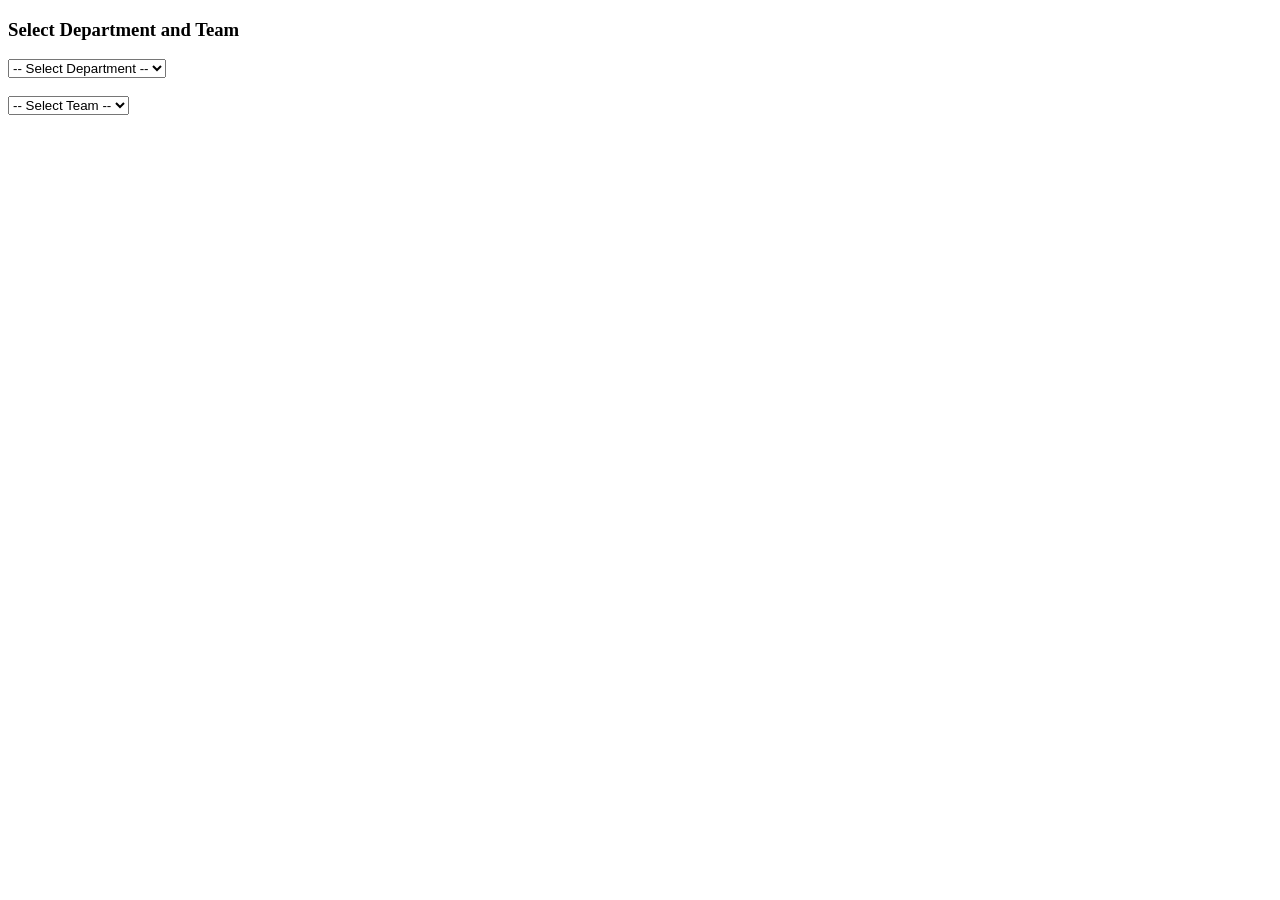
==== doc.html @ 8bb87160 "Initial commit" ====
<!DOCTYPE html>
<html>
<head>
    <title>Dependent Dropdown</title>
</head>
<body>

<h3>Select Department and Team</h3>


<select id="department" onchange="updateTeams()">
    <option value="">-- Select Department --</option>
    <option value="News">News</option>
    <option value="Engineering">Engineering</option>
    <option value="IT">IT</option>
</select>

<br><br>

<select id="team">
    <option value="">-- Select Team --</option>
</select>

<script>
function updateTeams() {
    const department = document.getElementById("department").value;
    const teamDropdown = document.getElementById("team");

    // Clear existing options
    teamDropdown.innerHTML = '<option value="">-- Select Team --</option>';

    let teams = [];

    if (department === "News") {
        teams = ["Team A", "Team B", "Team C"];
    } else if (department === "Engineering") {
        teams = ["Camera", "Audio", "Transmission"];
    } else if (department === "IT") {
        teams = ["Help Desk", "Programming", "Network"];
    }

    teams.forEach(function(team) {
        let option = document.createElement("option");
        option.value = team;
        option.text = team;
        teamDropdown.appendChild(option);
    });
}
</script>

</body>
</html>
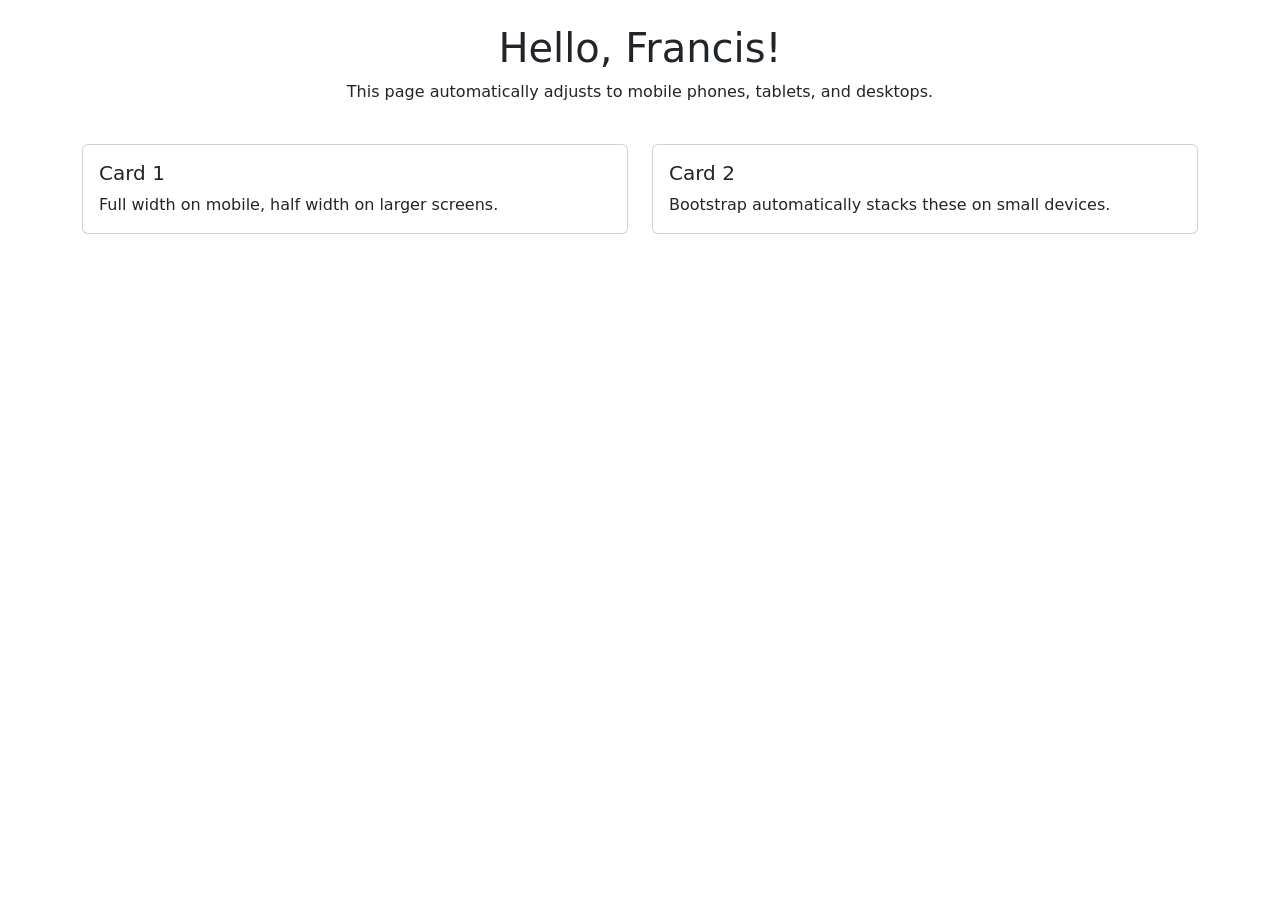
==== commit dfb31aa8: "Initial commit" ====
--- a/doc.html
+++ b/doc.html
@@ -1,52 +1,52 @@
 <!DOCTYPE html>
-<html>
+<html lang="en">
 <head>
-    <title>Dependent Dropdown</title>
+    <meta charset="UTF-8">
+    <meta name="viewport" content="width=device-width, initial-scale=1.0">
+    <title>Responsive Bootstrap Page</title>
+
+    <!-- Bootstrap CSS -->
+    <link href="https://cdn.jsdelivr.net/npm/bootstrap@5.3.3/dist/css/bootstrap.min.css" rel="stylesheet">
 </head>
 <body>
 
-<h3>Select Department and Team</h3>
+    <div class="container py-4">
+        <div class="row">
+            <div class="col-12">
+                <h1 class="text-center">Hello, Francis!</h1>
+                <p class="text-center">
+                    This page automatically adjusts to mobile phones, tablets, and desktops.
+                </p>
+            </div>
+        </div>
 
+        <div class="row mt-4">
+            <div class="col-md-6 mb-3">
+                <div class="card">
+                    <div class="card-body">
+                        <h5 class="card-title">Card 1</h5>
+                        <p class="card-text">
+                            Full width on mobile, half width on larger screens.
+                        </p>
+                    </div>
+                </div>
+            </div>
 
-<select id="department" onchange="updateTeams()">
-    <option value="">-- Select Department --</option>
-    <option value="News">News</option>
-    <option value="Engineering">Engineering</option>
-    <option value="IT">IT</option>
-</select>
+            <div class="col-md-6 mb-3">
+                <div class="card">
+                    <div class="card-body">
+                        <h5 class="card-title">Card 2</h5>
+                        <p class="card-text">
+                            Bootstrap automatically stacks these on small devices.
+                        </p>
+                    </div>
+                </div>
+            </div>
+        </div>
+    </div>
 
-<br><br>
-
-<select id="team">
-    <option value="">-- Select Team --</option>
-</select>
-
-<script>
-function updateTeams() {
-    const department = document.getElementById("department").value;
-    const teamDropdown = document.getElementById("team");
-
-    // Clear existing options
-    teamDropdown.innerHTML = '<option value="">-- Select Team --</option>';
-
-    let teams = [];
-
-    if (department === "News") {
-        teams = ["Team A", "Team B", "Team C"];
-    } else if (department === "Engineering") {
-        teams = ["Camera", "Audio", "Transmission"];
-    } else if (department === "IT") {
-        teams = ["Help Desk", "Programming", "Network"];
-    }
-
-    teams.forEach(function(team) {
-        let option = document.createElement("option");
-        option.value = team;
-        option.text = team;
-        teamDropdown.appendChild(option);
-    });
-}
-</script>
+    <!-- Bootstrap JS -->
+    <script src="https://cdn.jsdelivr.net/npm/bootstrap@5.3.3/dist/js/bootstrap.bundle.min.js"></script>
 
 </body>
 </html>
